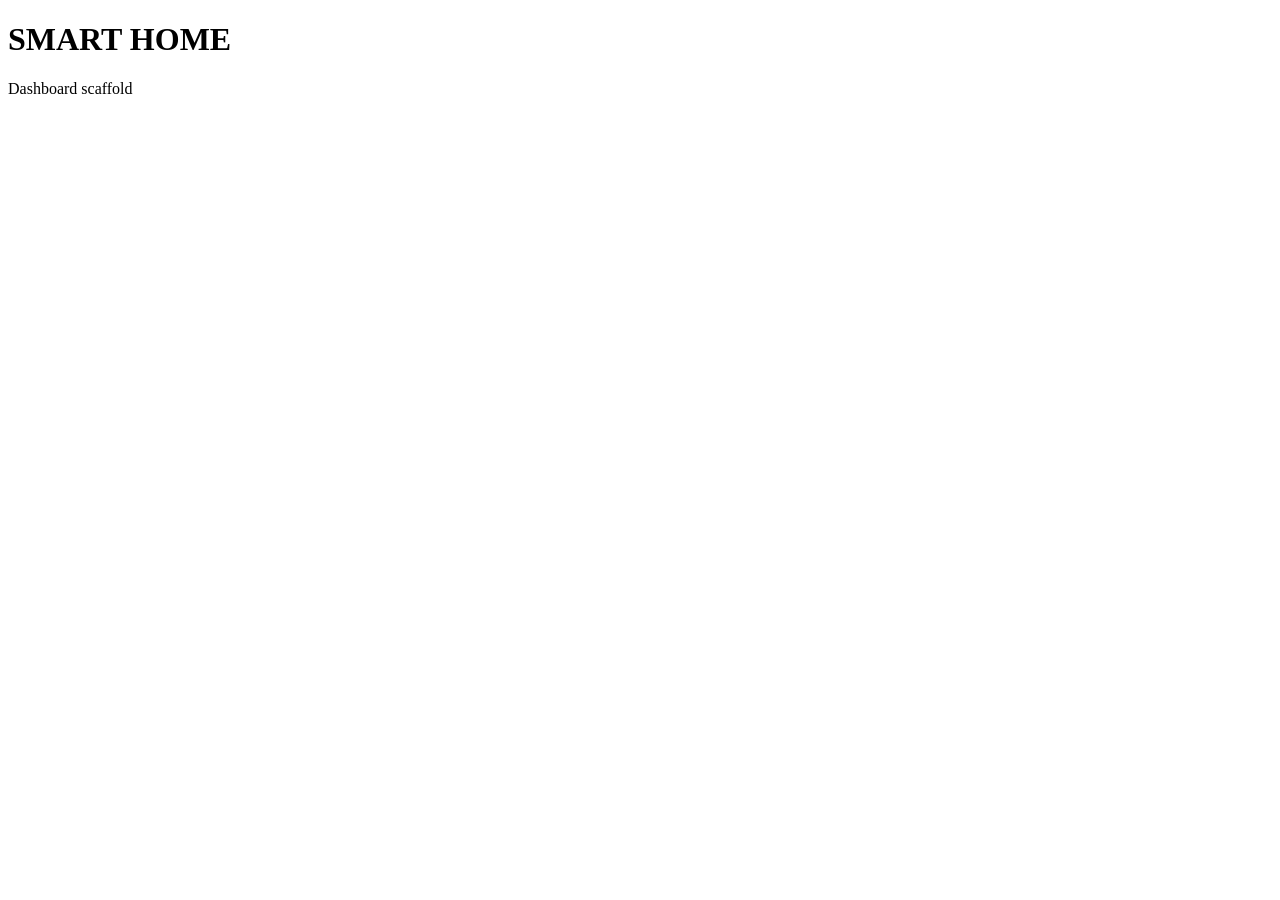
==== dashboard/index.html @ 67f545cd "feat: initialize dashboard source" ====
<!doctype html><html><head><meta charset="utf-8"><meta name="viewport" content="width=device-width, initial-scale=1"><title>Smart Home</title></head><body><h1>SMART HOME</h1><p>Dashboard scaffold</p></body></html>
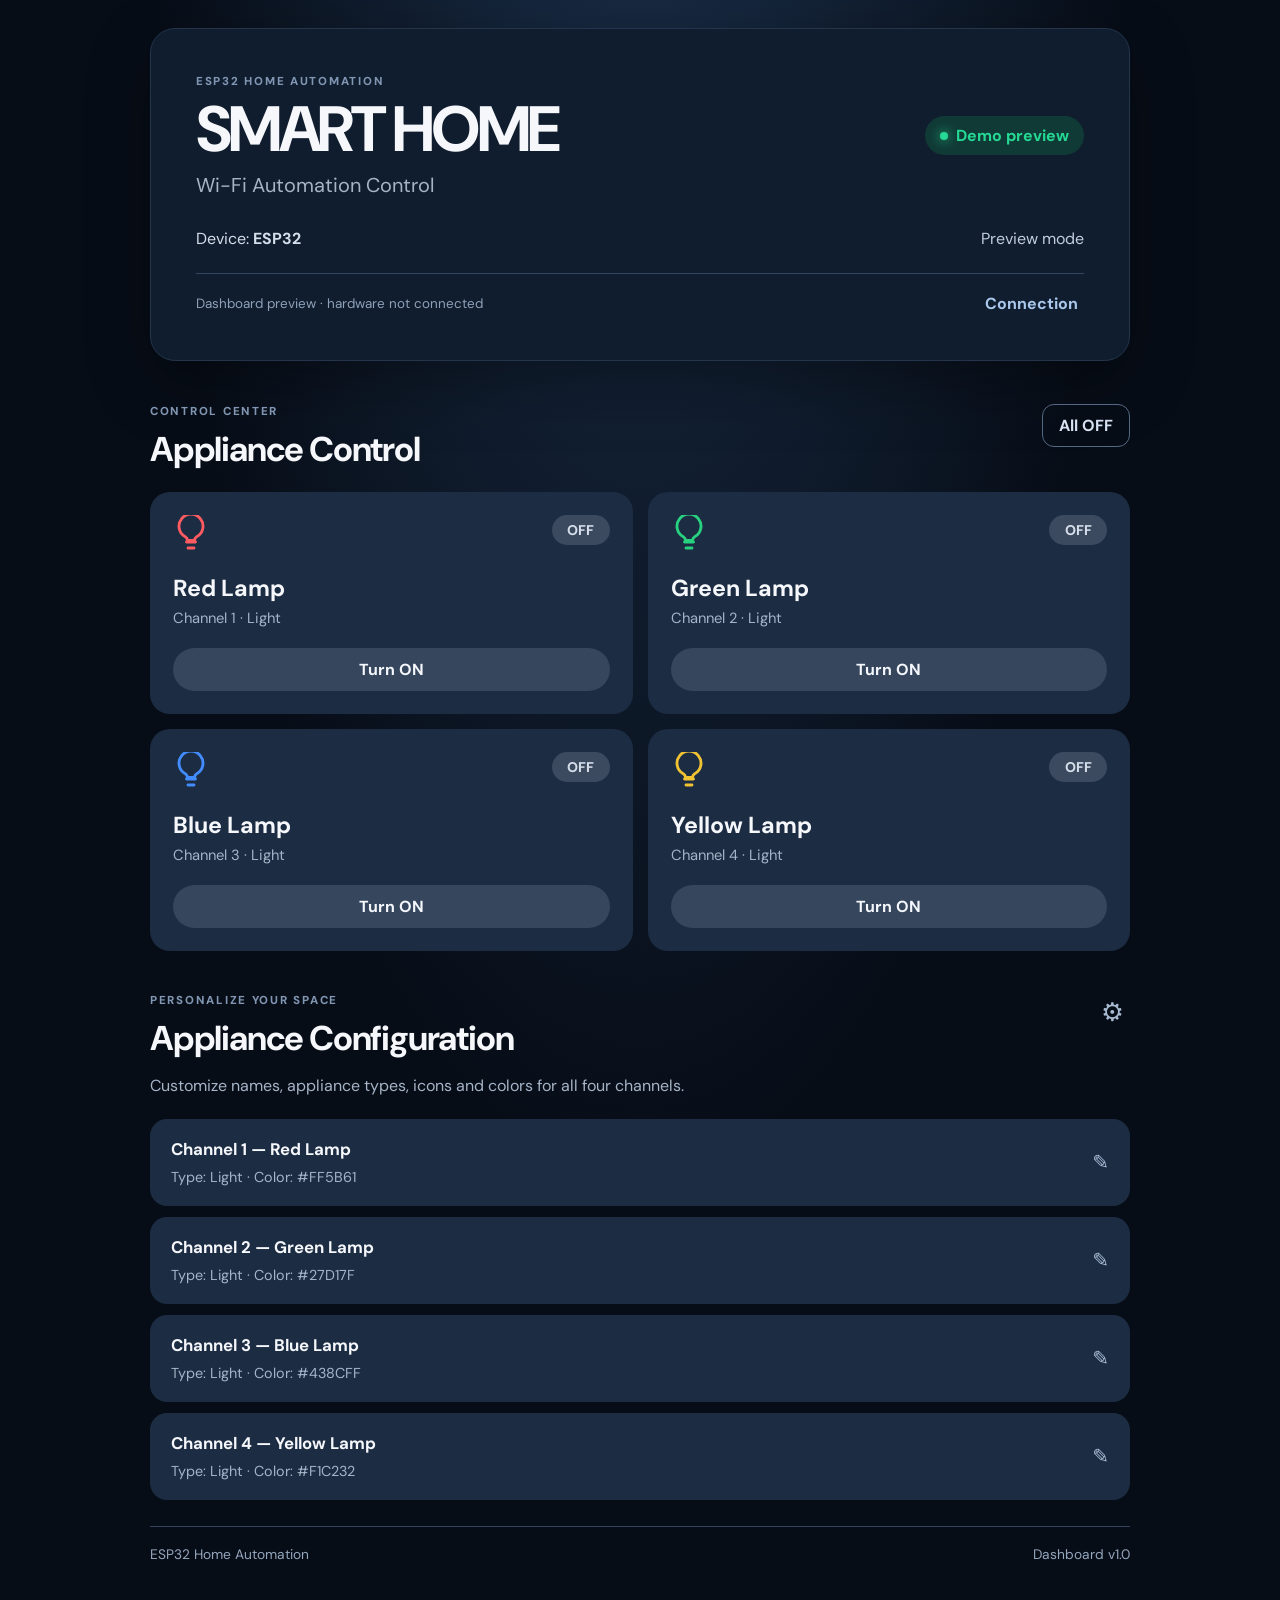
==== commit dab0f4d5: "feat: build reference-matched dashboard markup" ====
--- a/dashboard/index.html
+++ b/dashboard/index.html
@@ -1 +1,47 @@
-<!doctype html><html><head><meta charset="utf-8"><meta name="viewport" content="width=device-width, initial-scale=1"><title>Smart Home</title></head><body><h1>SMART HOME</h1><p>Dashboard scaffold</p></body></html>+<!doctype html>
+<html lang="en">
+<head>
+<meta charset="utf-8"><meta name="viewport" content="width=device-width, initial-scale=1">
+<meta name="theme-color" content="#0e1a2b"><title>Smart Home | ESP32 Automation</title>
+<link rel="stylesheet" href="css/style.css">
+</head>
+<body>
+<main class="app-shell">
+<header class="top-card">
+ <div class="title-row"><div><p class="eyebrow">ESP32 HOME AUTOMATION</p><h1 id="project-title">SMART HOME</h1><p class="subtitle">Wi-Fi Automation Control</p></div><span class="status-pill" id="connection-status"><i></i> Demo preview</span></div>
+ <div class="device-row"><span>Device: <strong>ESP32</strong></span><span class="ip-address" id="device-ip">Preview mode</span></div>
+ <div class="header-footer"><span class="connection-note" id="connection-note">Dashboard preview · hardware not connected</span><button class="text-button" id="connection-settings" type="button">Connection</button></div>
+</header>
+<section class="section">
+ <div class="section-heading"><div><p class="eyebrow">CONTROL CENTER</p><h2>Appliance Control</h2></div><button class="outline-button" id="all-off" type="button">All OFF</button></div>
+ <div class="appliance-grid" id="appliance-grid" aria-live="polite"></div>
+</section>
+<section class="section config-section">
+ <div class="section-heading"><div><p class="eyebrow">PERSONALIZE YOUR SPACE</p><h2>Appliance Configuration</h2><p class="section-description">Customize names, appliance types, icons and colors for all four channels.</p></div><button class="icon-button" id="open-config" type="button" aria-label="Edit appliance settings">⚙</button></div>
+ <div class="config-list" id="config-list"></div>
+</section>
+<footer class="app-footer"><span>ESP32 Home Automation</span><span>Dashboard v1.0</span></footer>
+</main>
+<dialog id="edit-dialog" class="edit-dialog">
+<form id="edit-form" method="dialog">
+ <div class="dialog-heading"><div><p class="eyebrow">CHANNEL SETTINGS</p><h2 id="dialog-title">Edit appliance</h2></div><button class="icon-button" value="cancel" aria-label="Close">×</button></div>
+ <input type="hidden" id="edit-channel">
+ <label>Appliance name<input id="edit-name" maxlength="28" required></label>
+ <label>Appliance type<select id="edit-type"><option>Light</option><option>Fan</option><option>Refrigerator</option><option>Water pump</option><option>Socket</option><option>Other</option></select></label>
+ <label>Icon<select id="edit-icon"><option value="bulb">Bulb</option><option value="fan">Fan</option><option value="snow">Refrigerator</option><option value="drop">Water drop</option><option value="plug">Plug</option><option value="home">Home</option></select></label>
+ <label>Accent color<input id="edit-color" type="color" value="#ff5b61"></label>
+ <div class="dialog-actions"><button class="outline-button" value="cancel" type="button" id="cancel-edit">Cancel</button><button class="primary-button" value="default" type="submit">Save settings</button></div>
+</form>
+</dialog>
+<dialog id="connection-dialog" class="edit-dialog">
+<form id="connection-form" method="dialog">
+ <div class="dialog-heading"><div><p class="eyebrow">DEVICE CONNECTION</p><h2>Connect ESP32</h2></div><button class="icon-button" value="cancel" aria-label="Close">×</button></div>
+ <p class="section-description">Enter the ESP32 address when its web server firmware is ready. Preview mode works without hardware.</p>
+ <label>ESP32 address<input id="device-url" type="url" placeholder="http://192.168.4.1"></label>
+ <div class="dialog-actions"><button class="outline-button" value="cancel" type="button" id="cancel-connection">Cancel</button><button class="primary-button" value="default" type="submit">Connect</button></div>
+ <p id="connect-message" class="form-message" role="status"></p>
+</form>
+</dialog>
+<script src="js/app.js"></script>
+</body>
+</html>
--- a/dashboard/css/style.css
+++ b/dashboard/css/style.css
@@ -0,0 +1,18 @@
+@import url('https://fonts.googleapis.com/css2?family=DM+Sans:wght@400;500;600;700;800&display=swap');
+:root{color-scheme:dark;--bg:#070d17;--panel:#101d2e;--card:#1c2c43;--muted:#a6b4c7;--text:#f5f7fb;--line:#34465f}
+*{box-sizing:border-box}body{margin:0;min-height:100vh;padding:28px 18px 48px;background:radial-gradient(ellipse at 50% -20%,#1b304b 0,var(--bg) 55%);color:var(--text);font-family:'DM Sans',Inter,system-ui,sans-serif}
+button,input,select{font:inherit}button{cursor:pointer}.app-shell{width:min(100%,980px);margin:0 auto}.top-card{padding:clamp(23px,5vw,45px);background:var(--panel);border:1px solid #23344b;border-radius:25px;box-shadow:0 22px 65px #0005}
+.title-row,.device-row,.header-footer,.section-heading,.app-footer,.appliance-top,.config-item,.dialog-heading,.dialog-actions{display:flex;align-items:center;justify-content:space-between;gap:16px}
+.eyebrow{margin:0 0 8px;color:#8196b2;font-size:.72rem;font-weight:800;letter-spacing:.15em}h1{margin:0;font-size:clamp(2.2rem,7vw,4rem);letter-spacing:-.055em;line-height:1.03}.subtitle{color:var(--muted);font-size:clamp(1rem,2.5vw,1.25rem);margin:9px 0 0}
+.status-pill{display:inline-flex;align-items:center;gap:8px;padding:9px 15px;border-radius:100px;background:#103a35;color:#25d994;white-space:nowrap;font-weight:700}.status-pill i{width:8px;height:8px;border-radius:50%;background:currentColor;box-shadow:0 0 12px currentColor}
+.device-row{margin-top:30px;color:#d5deeb}.ip-address{color:#c1cde0}.header-footer{margin-top:24px;padding-top:18px;border-top:1px solid var(--line)}.connection-note{color:#8fa1b9;font-size:.84rem}.text-button{background:transparent;border:0;color:#a9c8eb;font-weight:700}
+.section{margin-top:43px}.section-heading{align-items:flex-start;margin-bottom:20px}h2{margin:0;font-size:clamp(1.55rem,4vw,2.15rem);letter-spacing:-.035em}.section-description{color:var(--muted);line-height:1.6;max-width:650px;margin:12px 0 0}
+.appliance-grid{display:grid;grid-template-columns:repeat(2,minmax(0,1fr));gap:15px}.appliance-card{--accent:#ff5b61;padding:22px;background:var(--card);border:1px solid transparent;border-radius:20px;transition:.2s}.appliance-card:hover{background:#223650;transform:translateY(-2px)}.appliance-top{align-items:flex-start}.appliance-icon{width:36px;height:36px;color:var(--accent)}.appliance-icon svg{width:100%;height:100%;fill:none;stroke:currentColor;stroke-width:1.9;stroke-linecap:round;stroke-linejoin:round}
+.state-pill{padding:6px 13px;min-width:58px;text-align:center;border-radius:99px;font-size:.88rem;font-weight:800;background:#3b4a5f;color:#d6deea}.state-pill.is-on{background:#104b3e;color:#25d994}.appliance-card h3{margin:22px 0 5px;font-size:clamp(1.15rem,3vw,1.45rem)}.channel-label{margin:0 0 20px;color:var(--muted);font-size:.92rem}
+.toggle-button{width:100%;padding:11px 14px;color:#f4f7fb;background:#35465d;border:0;border-radius:99px;font-weight:700}.toggle-button.is-on{background:#145b4b;color:#8af0c5}
+.outline-button,.primary-button{padding:10px 16px;border-radius:12px;border:1px solid #536882;background:transparent;color:#d7e3f2;font-weight:700}.primary-button{background:#2876c7;border-color:#2876c7;color:white}
+.config-section{margin-top:42px}.icon-button{border:0;background:transparent;color:#a7bad1;font-size:1.6rem;padding:3px 6px}.config-list{display:grid;gap:11px}.config-item{width:100%;padding:18px 20px;text-align:left;background:var(--card);color:var(--text);border:1px solid transparent;border-radius:17px}.config-item:hover{border-color:#526982}.config-copy strong{display:block;font-size:1.05rem;margin-bottom:6px}.config-copy small{color:var(--muted);font-size:.9rem}.config-edit{font-size:1.25rem;color:#a8bdd6}
+.app-footer{margin-top:26px;padding-top:18px;border-top:1px solid var(--line);color:#94a6bd;font-size:.86rem}.edit-dialog{width:min(92vw,460px);padding:25px;border:1px solid #3a506b;border-radius:22px;background:#142338;color:var(--text);box-shadow:0 25px 80px #0009}.edit-dialog::backdrop{background:#030812c9;backdrop-filter:blur(5px)}.dialog-heading{margin-bottom:20px}.dialog-heading h2{font-size:1.45rem}
+.edit-dialog label{display:grid;gap:8px;margin:15px 0;color:#c7d4e5;font-size:.9rem;font-weight:600}.edit-dialog input:not([type=color]),.edit-dialog select{width:100%;padding:12px;color:white;background:#20334c;border:1px solid #405674;border-radius:10px}.edit-dialog input[type=color]{width:100%;height:43px;padding:4px;background:#20334c;border:1px solid #405674;border-radius:10px}.dialog-actions{justify-content:flex-end;margin-top:24px}.form-message{color:#9db4d1;min-height:1.2em;font-size:.85rem}
+@media(max-width:580px){body{padding:12px 10px 30px}.top-card{padding:22px 18px;border-radius:21px}.status-pill{padding:7px 10px;font-size:.8rem}.device-row{margin-top:22px;font-size:.88rem}.header-footer{align-items:flex-start}.connection-note{max-width:70%}.section{margin-top:34px}.appliance-grid{gap:10px}.appliance-card{padding:14px;border-radius:16px}.appliance-icon{width:30px;height:30px}.appliance-card h3{margin-top:16px;font-size:1rem}.channel-label{font-size:.82rem;margin-bottom:14px}.toggle-button{padding:9px 8px;font-size:.85rem}.state-pill{min-width:48px;padding:5px 8px;font-size:.78rem}.config-item{padding:15px}.config-copy strong{font-size:.95rem}.config-copy small{font-size:.8rem}}
+@media(max-width:360px){.appliance-grid{grid-template-columns:1fr}.title-row{align-items:flex-start;flex-direction:column}}
